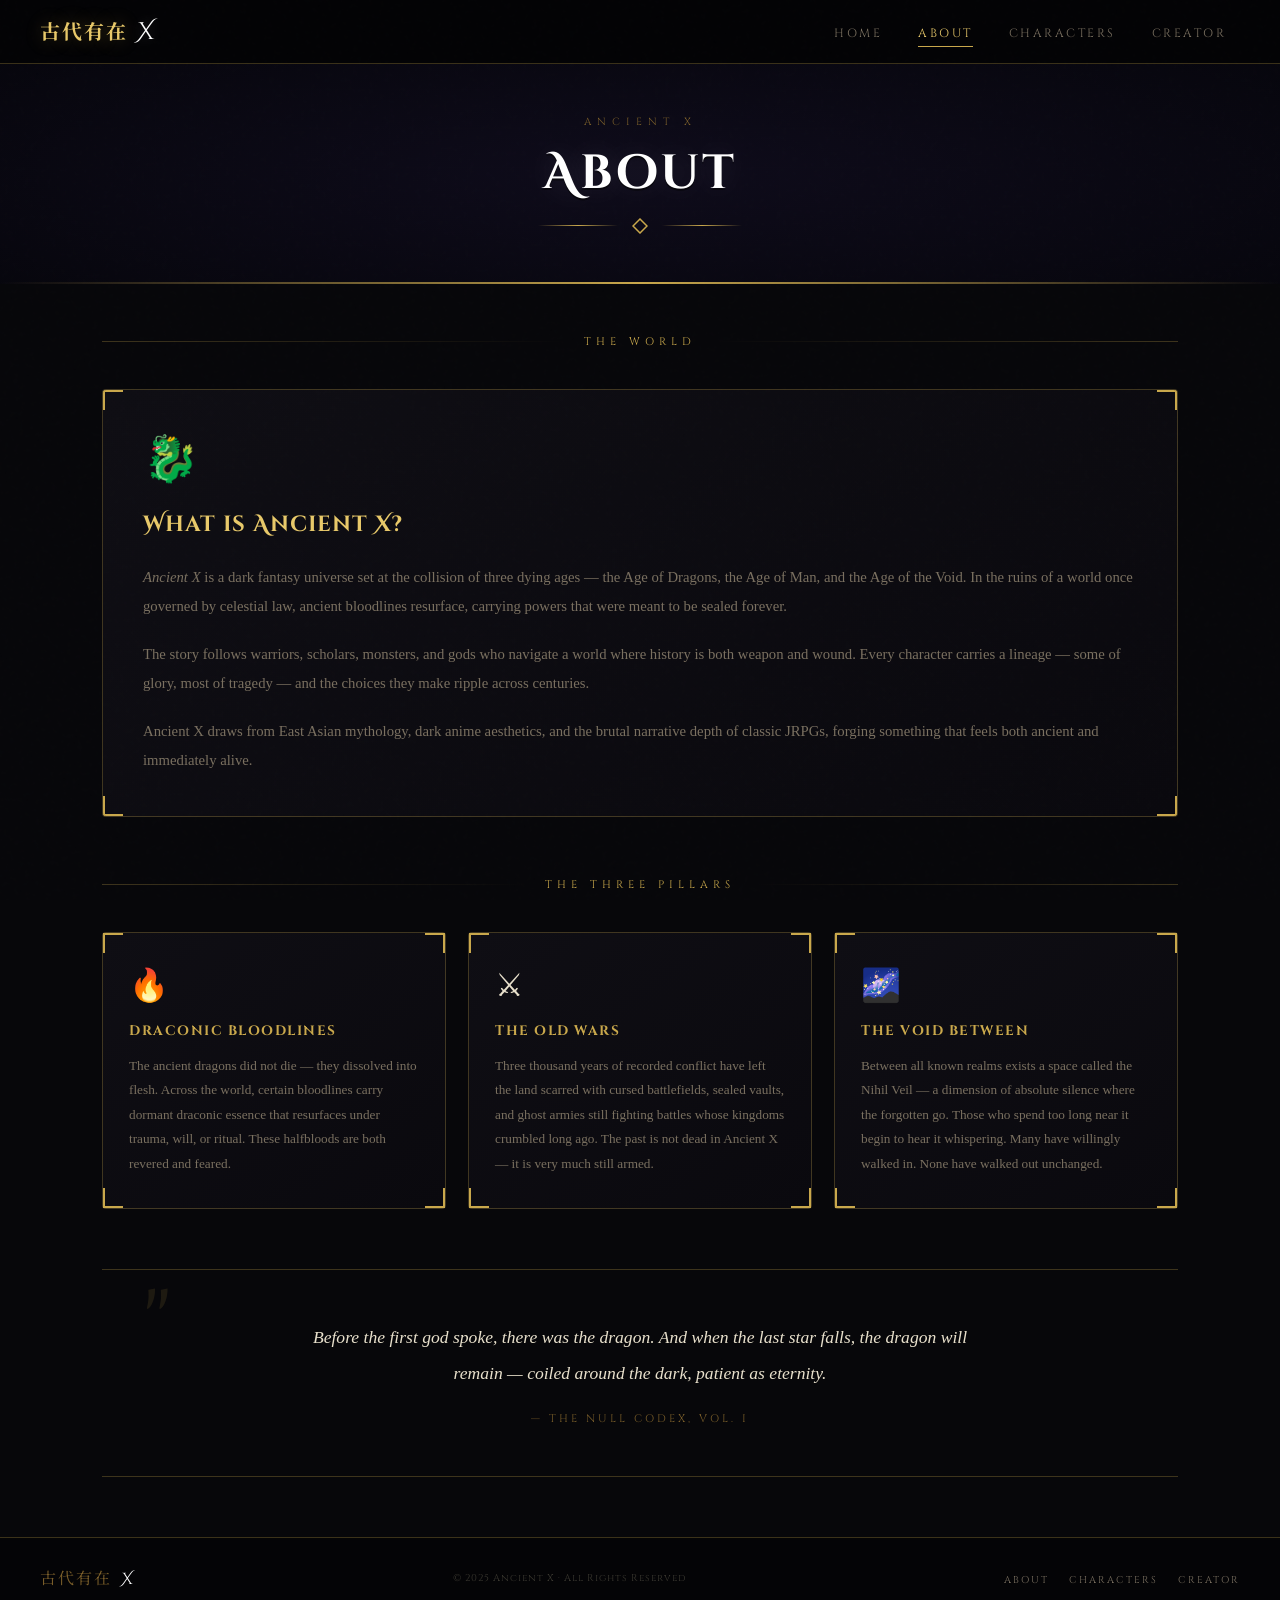
==== about.html @ aad5b66a "New files for the new Ancient X - Characters New files for the web project repo" ====
<!DOCTYPE html>
<html lang="en">
<head>
<meta charset="UTF-8">
<meta name="viewport" content="width=device-width, initial-scale=1.0">
<title>About — Ancient X</title>
<link href="https://fonts.googleapis.com/css2?family=Cinzel+Decorative:wght@400;700;900&family=Cinzel:wght@400;600;700&family=IM+Fell+English:ital@0;1&family=Noto+Serif+SC:wght@400;700&display=swap" rel="stylesheet">
<link rel="stylesheet" href="style.css">
</head>
<body>

<nav id="navbar">
  <a href="index.html" class="nav-brand">
    <span class="brand-cn">古代有在</span><span class="brand-x">X</span>
  </a>
  <button class="hamburger" id="hamburger" aria-label="Menu">
    <span></span><span></span><span></span>
  </button>
  <ul class="nav-links" id="nav-links">
    <li><a href="index.html" class="nav-link">Home</a></li>
    <li><a href="about.html" class="nav-link active">About</a></li>
    <li><a href="characters.html" class="nav-link">Characters</a></li>
    <li><a href="creator.html" class="nav-link">Creator</a></li>
  </ul>
</nav>

<div class="page-banner">
  <div class="page-banner-bg"></div>
  <div class="page-banner-content">
    <div class="page-banner-label">Ancient X</div>
    <h1 class="page-banner-title">About</h1>
    <div class="page-banner-orn">
      <div class="orn-line"></div>
      <svg width="16" height="16" viewBox="0 0 16 16"><polygon points="8,1 15,8 8,15 1,8" fill="none" stroke="#c9a84c" stroke-width="1.5"/></svg>
      <div class="orn-line"></div>
    </div>
  </div>
</div>

<main class="section-wrap about-main">

  <div class="about-intro fade-up">
    <div class="section-hdr">
      <div class="shdr-line"></div>
      <span class="shdr-label">The World</span>
      <div class="shdr-line"></div>
    </div>
    <div class="about-lore-card">
      <div class="card-corner tl"></div>
      <div class="card-corner tr"></div>
      <div class="card-corner bl"></div>
      <div class="card-corner br"></div>
      <div class="about-lore-icon">🐉</div>
      <h2 class="about-lore-title">What is Ancient X?</h2>
      <div class="about-lore-text">
        <p><em>Ancient X</em> is a dark fantasy universe set at the collision of three dying ages — the Age of Dragons, the Age of Man, and the Age of the Void. In the ruins of a world once governed by celestial law, ancient bloodlines resurface, carrying powers that were meant to be sealed forever.</p>
        <p>The story follows warriors, scholars, monsters, and gods who navigate a world where history is both weapon and wound. Every character carries a lineage — some of glory, most of tragedy — and the choices they make ripple across centuries.</p>
        <p>Ancient X draws from East Asian mythology, dark anime aesthetics, and the brutal narrative depth of classic JRPGs, forging something that feels both ancient and immediately alive.</p>
      </div>
    </div>
  </div>

  <div class="about-pillars fade-up">
    <div class="section-hdr" style="margin-top:60px">
      <div class="shdr-line"></div>
      <span class="shdr-label">The Three Pillars</span>
      <div class="shdr-line"></div>
    </div>
    <div class="pillars-grid">
      <div class="pillar-card">
        <div class="card-corner tl"></div><div class="card-corner tr"></div>
        <div class="card-corner bl"></div><div class="card-corner br"></div>
        <div class="pillar-icon">🔥</div>
        <h3 class="pillar-title">Draconic Bloodlines</h3>
        <p class="pillar-text">The ancient dragons did not die — they dissolved into flesh. Across the world, certain bloodlines carry dormant draconic essence that resurfaces under trauma, will, or ritual. These halfbloods are both revered and feared.</p>
      </div>
      <div class="pillar-card">
        <div class="card-corner tl"></div><div class="card-corner tr"></div>
        <div class="card-corner bl"></div><div class="card-corner br"></div>
        <div class="pillar-icon">⚔</div>
        <h3 class="pillar-title">The Old Wars</h3>
        <p class="pillar-text">Three thousand years of recorded conflict have left the land scarred with cursed battlefields, sealed vaults, and ghost armies still fighting battles whose kingdoms crumbled long ago. The past is not dead in Ancient X — it is very much still armed.</p>
      </div>
      <div class="pillar-card">
        <div class="card-corner tl"></div><div class="card-corner tr"></div>
        <div class="card-corner bl"></div><div class="card-corner br"></div>
        <div class="pillar-icon">🌌</div>
        <h3 class="pillar-title">The Void Between</h3>
        <p class="pillar-text">Between all known realms exists a space called the Nihil Veil — a dimension of absolute silence where the forgotten go. Those who spend too long near it begin to hear it whispering. Many have willingly walked in. None have walked out unchanged.</p>
      </div>
    </div>
  </div>

  <div class="about-quote fade-up">
    <div class="quote-mark">"</div>
    <blockquote class="quote-text">Before the first god spoke, there was the dragon. And when the last star falls, the dragon will remain — coiled around the dark, patient as eternity.</blockquote>
    <div class="quote-source">— The Null Codex, Vol. I</div>
  </div>

</main>

<footer class="site-footer">
  <div class="footer-brand">古代有在 <span>X</span></div>
  <div class="footer-copy">© 2025 Ancient X · All Rights Reserved</div>
  <ul class="footer-links">
    <li><a href="about.html">About</a></li>
    <li><a href="characters.html">Characters</a></li>
    <li><a href="creator.html">Creator</a></li>
  </ul>
</footer>

<script src="main.js"></script>
</body>
</html>
---- style.css ----
/* ═══════════════════════════════════════════════
   ANCIENT X — GLOBAL STYLESHEET
   Dragon-Anime-Video-Game Dark Fantasy Theme
═══════════════════════════════════════════════ */

:root {
  --gold:       #c9a84c;
  --gold-light: #e8c96a;
  --gold-dim:   #7a5e2a;
  --gold-glow:  rgba(201,168,76,0.25);
  --crimson:    #cc1f1f;
  --bg:         #07070a;
  --bg-card:    #0d0c10;
  --bg-panel:   #0a0a0d;
  --text:       #e8e0cc;
  --text-dim:   #7a7060;
  --border:     rgba(201,168,76,0.28);
  --nav-h:      64px;
  --shadow-gold: 0 0 24px rgba(201,168,76,0.18);
}

*, *::before, *::after { box-sizing: border-box; margin: 0; padding: 0; }
html { scroll-behavior: smooth; }

body {
  background: var(--bg);
  color: var(--text);
  font-family: 'Cinzel', serif;
  min-height: 100vh;
  overflow-x: hidden;
}

/* Noise grain overlay */
body::after {
  content: '';
  position: fixed; inset: 0; z-index: 9999;
  pointer-events: none;
  background-image: url("data:image/svg+xml,%3Csvg viewBox='0 0 200 200' xmlns='http://www.w3.org/2000/svg'%3E%3Cfilter id='n'%3E%3CfeTurbulence type='fractalNoise' baseFrequency='0.85' numOctaves='4' stitchTiles='stitch'/%3E%3C/filter%3E%3Crect width='100%25' height='100%25' filter='url(%23n)' opacity='0.032'/%3E%3C/svg%3E");
  opacity: 0.35;
}

img { display: block; max-width: 100%; }

::-webkit-scrollbar { width: 5px; }
::-webkit-scrollbar-track { background: #080808; }
::-webkit-scrollbar-thumb { background: var(--gold-dim); border-radius: 3px; }

/* ═══ NAVBAR ═══ */
#navbar {
  position: fixed; top: 0; left: 0; right: 0; z-index: 800;
  height: var(--nav-h);
  display: flex; align-items: center;
  padding: 0 40px;
  background: rgba(4,4,6,0.94);
  backdrop-filter: blur(16px);
  border-bottom: 1px solid var(--border);
  gap: 40px;
}

.nav-brand {
  text-decoration: none;
  display: flex; align-items: baseline; gap: 4px;
  flex-shrink: 0;
}
.brand-cn {
  font-family: 'Noto Serif SC', serif;
  font-size: 1.25rem;
  font-weight: 700;
  color: var(--gold-light);
  text-shadow: 0 0 18px rgba(201,168,76,0.4);
  letter-spacing: 2px;
}
.brand-x {
  font-family: 'Cinzel Decorative', cursive;
  font-size: 1.5rem;
  color: #fff;
  text-shadow: 0 0 14px rgba(255,255,255,0.2);
  margin-left: 6px;
}

.nav-links {
  display: flex; align-items: center; gap: 8px;
  list-style: none;
  margin-left: auto;
  transition: all 0.35s ease;
}

.nav-link {
  color: var(--text-dim);
  text-decoration: none;
  font-size: 0.75rem;
  letter-spacing: 2.5px;
  text-transform: uppercase;
  padding: 8px 14px;
  border-radius: 2px;
  position: relative;
  transition: color 0.2s;
}
.nav-link::after {
  content: ''; position: absolute; bottom: 2px; left: 14px; right: 14px;
  height: 1px; background: var(--gold);
  transform: scaleX(0); transition: transform 0.2s;
}
.nav-link:hover { color: var(--text); }
.nav-link:hover::after,
.nav-link.active::after { transform: scaleX(1); }
.nav-link.active { color: var(--gold-light); }

/* Hamburger */
.hamburger {
  display: none;
  flex-direction: column; gap: 5px;
  background: none; border: none; cursor: pointer;
  padding: 6px; margin-left: auto;
}
.hamburger span {
  display: block; width: 24px; height: 1.8px;
  background: var(--gold);
  border-radius: 2px;
  transition: all 0.3s ease;
}
.hamburger.open span:nth-child(1) { transform: translateY(6.8px) rotate(45deg); }
.hamburger.open span:nth-child(2) { opacity: 0; }
.hamburger.open span:nth-child(3) { transform: translateY(-6.8px) rotate(-45deg); }

/* ═══ HERO ═══ */
.hero {
  margin-top: var(--nav-h);
  position: relative; overflow: hidden;
  height: calc(100vh - var(--nav-h));
  min-height: 500px;
  max-height: 800px;
  display: flex; align-items: center; justify-content: center;
  background: radial-gradient(ellipse 80% 70% at 50% 50%, #0f0e18 0%, #05050a 100%);
}

.hero-bg-overlay {
  position: absolute; inset: 0; z-index: 1;
  background:
    radial-gradient(ellipse 60% 80% at 50% 60%, rgba(10,8,16,0) 0%, rgba(5,5,10,0.88) 100%),
    radial-gradient(ellipse 35% 50% at 8% 50%, rgba(20,10,5,0.7) 0%, transparent 70%),
    radial-gradient(ellipse 35% 50% at 92% 50%, rgba(20,10,5,0.7) 0%, transparent 70%);
}

/* Particles */
.hero-particles { position: absolute; inset: 0; z-index: 0; overflow: hidden; }
.particle {
  position: absolute;
  width: 2px; height: 2px;
  background: var(--gold);
  border-radius: 50%;
  opacity: 0;
  animation: floatUp linear infinite;
}
@keyframes floatUp {
  0%   { opacity: 0; transform: translateY(0) scale(1); }
  20%  { opacity: 0.7; }
  80%  { opacity: 0.4; }
  100% { opacity: 0; transform: translateY(-120px) scale(0); }
}

.dragon {
  position: absolute; top: 0; height: 100%; z-index: 0;
  pointer-events: none;
}
.dragon-left  { left: -2%; width: 42%; }
.dragon-right { right: -2%; width: 42%; }

.hero-content {
  position: relative; z-index: 2;
  display: flex; flex-direction: column;
  align-items: center; gap: 18px;
  text-align: center;
  padding: 0 20px;
  animation: heroReveal 1.2s ease forwards;
}
@keyframes heroReveal {
  from { opacity: 0; transform: translateY(30px); }
  to   { opacity: 1; transform: translateY(0); }
}

.hero-logo-wrap { position: relative; }
.hero-logo-img {
  max-width: min(600px, 90vw);
  max-height: 220px;
  object-fit: contain;
  filter: drop-shadow(0 0 30px rgba(201,168,76,0.3));
}
.hero-title-fallback {
  display: flex; align-items: baseline; gap: 10px;
  justify-content: center;
}
.hero-cn {
  font-family: 'Noto Serif SC', serif;
  font-size: clamp(2.5rem, 7vw, 4.5rem);
  font-weight: 700; color: #fff;
  text-shadow: 0 0 50px rgba(255,255,255,0.2), 2px 2px 0 rgba(0,0,0,0.8);
  letter-spacing: 4px;
}
.hero-en-x {
  font-family: 'Cinzel Decorative', cursive;
  font-size: clamp(3rem, 9vw, 6rem);
  color: #fff;
  text-shadow: 0 0 40px rgba(255,255,255,0.15), 3px 3px 0 rgba(0,0,0,0.6);
}

.hero-tagline {
  font-size: 0.78rem; letter-spacing: 6px;
  color: rgba(255,255,255,0.55); text-transform: uppercase;
  animation: heroReveal 1.2s 0.2s ease both;
}
.hero-ornament {
  display: flex; align-items: center; gap: 16px;
  animation: heroReveal 1.2s 0.35s ease both;
}
.orn-line {
  height: 1px; width: 80px;
  background: linear-gradient(90deg, transparent, var(--gold), transparent);
}
.hero-cta {
  display: inline-block; margin-top: 8px;
  padding: 12px 34px;
  font-family: 'Cinzel', serif;
  font-size: 0.72rem; letter-spacing: 3px; text-transform: uppercase;
  color: var(--gold-light); text-decoration: none;
  border: 1px solid var(--gold); border-radius: 2px;
  background: rgba(201,168,76,0.06);
  transition: all 0.25s;
  animation: heroReveal 1.2s 0.5s ease both;
}
.hero-cta:hover {
  background: rgba(201,168,76,0.15);
  box-shadow: var(--shadow-gold);
  transform: translateY(-2px);
}

/* ═══ INTRO STRIP ═══ */
.intro-strip {
  background: linear-gradient(90deg, #08070d, #0d0c14, #08070d);
  border-top: 1px solid var(--border); border-bottom: 1px solid var(--border);
  padding: 20px 40px;
}
.intro-inner {
  max-width: 900px; margin: 0 auto;
  display: flex; align-items: center; justify-content: center;
  gap: 20px; flex-wrap: wrap;
}
.intro-item { display: flex; align-items: center; gap: 10px; }
.intro-icon { font-size: 1.2rem; }
.intro-text { font-size: 0.72rem; letter-spacing: 2.5px; text-transform: uppercase; color: var(--text-dim); }
.intro-sep { color: var(--gold); font-size: 0.8rem; opacity: 0.6; }

/* ═══ SECTION WRAP ═══ */
.section-wrap { max-width: 1140px; margin: 0 auto; padding: 60px 32px; }

/* ═══ SECTION HEADER ═══ */
.section-hdr {
  display: flex; align-items: center; gap: 20px;
  margin-bottom: 40px;
}
.shdr-line { flex: 1; height: 1px; background: linear-gradient(90deg, transparent, var(--border)); }
.shdr-line:first-child { background: linear-gradient(90deg, var(--border), transparent); }
.shdr-label {
  font-size: 0.68rem; letter-spacing: 5px; text-transform: uppercase;
  color: var(--gold); white-space: nowrap;
}

/* ═══ HOME PREVIEW CARDS ═══ */
.preview-grid {
  display: grid; grid-template-columns: repeat(3,1fr); gap: 24px;
}
.preview-card {
  position: relative; display: block; text-decoration: none;
  padding: 40px 28px 36px;
  background: linear-gradient(145deg, #0e0d12, #09090d);
  border: 1px solid var(--border); border-radius: 3px;
  text-align: center; overflow: hidden;
  transition: transform 0.25s, box-shadow 0.25s;
}
.preview-card:hover {
  transform: translateY(-6px);
  box-shadow: 0 12px 40px rgba(201,168,76,0.12);
}
.preview-card-bg {
  position: absolute; inset: 0;
  background: radial-gradient(ellipse 70% 60% at 50% 50%, rgba(201,168,76,0.04), transparent);
  pointer-events: none;
}
.preview-card-icon { font-size: 2.4rem; margin-bottom: 18px; }
.preview-card-title {
  font-family: 'Cinzel Decorative', cursive;
  font-size: 1.05rem; color: var(--gold-light);
  letter-spacing: 1.5px; margin-bottom: 10px;
}
.preview-card-sub {
  font-family: 'IM Fell English', serif;
  font-size: 0.82rem; color: var(--text-dim);
  line-height: 1.6; font-style: italic;
}

/* ═══ CORNER ORNAMENTS (shared) ═══ */
.card-corner, .avatar-corner, .pcard-corner {
  position: absolute; width: 20px; height: 20px; pointer-events: none;
}
.card-corner.tl, .avatar-corner.tl, .pcard-corner.tl { top: 0; left: 0; border-top: 2px solid var(--gold); border-left: 2px solid var(--gold); }
.card-corner.tr, .avatar-corner.tr, .pcard-corner.tr { top: 0; right: 0; border-top: 2px solid var(--gold); border-right: 2px solid var(--gold); }
.card-corner.bl, .avatar-corner.bl, .pcard-corner.bl { bottom: 0; left: 0; border-bottom: 2px solid var(--gold); border-left: 2px solid var(--gold); }
.card-corner.br, .avatar-corner.br, .pcard-corner.br { bottom: 0; right: 0; border-bottom: 2px solid var(--gold); border-right: 2px solid var(--gold); }

/* ═══ PAGE BANNER ═══ */
.page-banner {
  margin-top: var(--nav-h);
  position: relative; overflow: hidden;
  height: 220px;
  display: flex; align-items: center; justify-content: center;
  background: #080710;
}
.page-banner-bg {
  position: absolute; inset: 0;
  background:
    radial-gradient(ellipse 80% 100% at 50% 50%, rgba(15,12,28,0.9) 0%, rgba(5,5,10,1) 100%),
    repeating-linear-gradient(
      0deg,
      transparent,
      transparent 38px,
      rgba(201,168,76,0.03) 38px,
      rgba(201,168,76,0.03) 39px
    ),
    repeating-linear-gradient(
      90deg,
      transparent,
      transparent 38px,
      rgba(201,168,76,0.03) 38px,
      rgba(201,168,76,0.03) 39px
    );
}
.page-banner::after {
  content: '';
  position: absolute; bottom: 0; left: 0; right: 0;
  height: 2px;
  background: linear-gradient(90deg, transparent, var(--gold), transparent);
}
.page-banner-content {
  position: relative; z-index: 1;
  text-align: center; display: flex; flex-direction: column;
  align-items: center; gap: 12px;
}
.page-banner-label {
  font-size: 0.65rem; letter-spacing: 6px; text-transform: uppercase;
  color: var(--gold-dim);
}
.page-banner-title {
  font-family: 'Cinzel Decorative', cursive;
  font-size: clamp(1.8rem, 5vw, 3rem);
  font-weight: 700; color: #fff;
  text-shadow: 0 0 30px rgba(255,255,255,0.12), 0 2px 0 rgba(0,0,0,0.6);
  letter-spacing: 3px;
}
.page-banner-orn { display: flex; align-items: center; gap: 14px; }

/* ═══ CHARACTERS PAGE ═══ */
.chars-main { padding-top: 50px; }

/* Avatar Section */
.avatar-section { margin-bottom: 50px; }
.avatar-grid {
  display: flex; flex-wrap: wrap; gap: 18px;
  justify-content: center;
}

.avatar-btn {
  background: none; border: none; cursor: pointer;
  display: flex; flex-direction: column; align-items: center; gap: 10px;
  padding: 0; outline: none;
  transition: transform 0.2s;
}
.avatar-btn:hover { transform: translateY(-4px); }
.avatar-btn:focus-visible .avatar-frame { box-shadow: 0 0 0 2px var(--gold); }

.avatar-frame {
  position: relative; width: 100px; height: 100px;
  background: linear-gradient(145deg, #10100e, #0a0a09);
  border-radius: 3px; overflow: hidden;
  border: 1px solid var(--border);
  transition: border-color 0.2s, box-shadow 0.2s;
}
.avatar-btn.active .avatar-frame,
.avatar-btn:hover .avatar-frame {
  border-color: var(--gold);
  box-shadow: 0 0 18px rgba(201,168,76,0.22), inset 0 0 10px rgba(201,168,76,0.06);
}

.avatar-img-wrap {
  position: absolute; inset: 0;
  display: flex; align-items: center; justify-content: center;
}
.avatar-img {
  width: 100%; height: 100%;
  object-fit: cover;
}
.avatar-placeholder {
  font-size: 2rem;
  color: var(--gold-dim);
  opacity: 0.6;
}

.avatar-glow {
  position: absolute; inset: 0;
  background: radial-gradient(ellipse 80% 80% at 50% 50%, rgba(201,168,76,0.08), transparent);
  opacity: 0; transition: opacity 0.2s;
}
.avatar-btn.active .avatar-glow,
.avatar-btn:hover .avatar-glow { opacity: 1; }

.avatar-name {
  font-size: 0.65rem; letter-spacing: 2px; text-transform: uppercase;
  color: var(--text-dim); transition: color 0.2s;
}
.avatar-btn.active .avatar-name,
.avatar-btn:hover .avatar-name { color: var(--gold); }

.avatar-add .avatar-placeholder { font-size: 2.2rem; color: var(--border); }

/* ─ Character Display ─ */
.char-display {
  display: grid;
  grid-template-columns: 340px 1fr;
  gap: 32px;
  align-items: start;
}

/* Art Panel */
.char-art-panel {
  position: relative;
  display: flex; align-items: flex-end; justify-content: center;
  min-height: 520px;
  background: linear-gradient(160deg, #0e0c16 0%, #080810 100%);
  border: 1px solid var(--border);
  border-radius: 4px; overflow: hidden;
}

.char-art-bg-glow {
  position: absolute; inset: 0;
  background: radial-gradient(ellipse 80% 80% at 50% 40%, rgba(201,168,76,0.07), transparent);
  pointer-events: none;
}
.char-art-rings {
  position: absolute; top: 50%; left: 50%;
  transform: translate(-50%, -50%);
  pointer-events: none;
}
.ring {
  position: absolute; border-radius: 50%;
  border: 1px solid rgba(201,168,76,0.09);
  top: 50%; left: 50%; transform: translate(-50%,-50%);
  animation: ringPulse 4s ease-in-out infinite;
}
.ring.r1 { width: 260px; height: 260px; animation-delay: 0s; }
.ring.r2 { width: 320px; height: 320px; animation-delay: 0.8s; border-color: rgba(201,168,76,0.05); }
.ring.r3 { width: 380px; height: 380px; animation-delay: 1.6s; border-color: rgba(201,168,76,0.03); }
@keyframes ringPulse {
  0%,100% { opacity: 0.6; transform: translate(-50%,-50%) scale(1); }
  50%      { opacity: 1;   transform: translate(-50%,-50%) scale(1.04); }
}

.char-full-art {
  position: relative; z-index: 2; width: 100%;
  display: flex; align-items: flex-end; justify-content: center;
  padding-bottom: 0;
  /* Slide-in from right animation — triggered by JS adding .visible */
  opacity: 0;
  transform: translateX(80px);
  transition: opacity 0.65s cubic-bezier(0.22,1,0.36,1), transform 0.65s cubic-bezier(0.22,1,0.36,1);
}
.char-full-art.visible {
  opacity: 1;
  transform: translateX(0);
}

.char-art-image {
  max-height: 480px; max-width: 100%;
  object-fit: contain;
  filter: drop-shadow(0 0 20px rgba(201,168,76,0.15));
}
.char-art-placeholder { width: 100%; }
.char-svg-art { width: 100%; max-height: 480px; }

.char-art-name-badge {
  position: absolute; bottom: 20px; left: 50%;
  transform: translateX(-50%);
  z-index: 3;
  background: rgba(4,4,8,0.85);
  border: 1px solid var(--border);
  padding: 6px 20px; border-radius: 2px;
  font-size: 0.68rem; letter-spacing: 4px; text-transform: uppercase;
  color: var(--gold);
  white-space: nowrap;
  backdrop-filter: blur(6px);
}

/* Cards Column */
.char-cards-col { display: flex; flex-direction: column; gap: 24px; }

/* Bio Card */
.char-bio-card {
  position: relative;
  background: linear-gradient(145deg, #0f0e14, #0a090e);
  border: 1px solid var(--border); border-radius: 4px;
  padding: 28px 30px 24px;
  overflow: hidden;
}
.char-bio-card::before {
  content: '';
  position: absolute; inset: 0;
  background: radial-gradient(ellipse 80% 60% at 50% 0%, rgba(201,168,76,0.04), transparent);
  pointer-events: none;
}

.card-header {
  display: flex; align-items: center; gap: 16px;
  margin-bottom: 24px;
}
.card-header-line {
  flex: 1; height: 1px;
  background: linear-gradient(90deg, var(--border), transparent);
}
.card-header-line:first-child { background: linear-gradient(90deg, transparent, var(--border)); }

.char-fullname {
  font-family: 'Cinzel Decorative', cursive;
  font-size: clamp(1.4rem, 3.5vw, 2rem);
  font-weight: 900; color: #fff;
  letter-spacing: 1px; white-space: nowrap;
  text-shadow: 0 0 20px rgba(255,255,255,0.08);
}
.char-name-dot { color: var(--gold); }

.bio-grid {
  display: grid;
  grid-template-columns: 1fr 1fr;
  gap: 0;
}
.bio-item {
  display: flex; align-items: baseline; gap: 8px;
  padding: 10px 0;
  border-bottom: 1px solid rgba(201,168,76,0.09);
}
.bio-item:nth-child(odd) { padding-right: 20px; }
.bio-bullet {
  flex-shrink: 0;
  display: inline-block;
  width: 5px; height: 5px; border-radius: 50%;
  background: var(--gold);
  box-shadow: 0 0 6px var(--gold);
  margin-bottom: 1px;
}
.bio-key {
  font-size: 0.62rem; letter-spacing: 2px; text-transform: uppercase;
  color: var(--gold); min-width: 80px; flex-shrink: 0;
}
.bio-val {
  font-family: 'IM Fell English', serif;
  font-size: 0.85rem; color: var(--text);
}

.bio-footer {
  display: flex; align-items: center; gap: 20px;
  margin-top: 20px; padding-top: 16px;
  border-top: 1px solid var(--border);
}
.heart-btn {
  background: none; border: none; cursor: pointer; padding: 4px;
  transition: transform 0.15s;
}
.heart-btn:hover { transform: scale(1.2); }
.heart-btn.loved svg path { fill: var(--crimson); stroke: var(--crimson); }
.char-rank { display: flex; align-items: center; gap: 10px; margin-left: auto; }
.rank-label { font-size: 0.6rem; letter-spacing: 2px; text-transform: uppercase; color: var(--text-dim); }
.rank-val { font-size: 0.78rem; letter-spacing: 1px; color: var(--gold); }

/* Story Card */
.char-story-card {
  position: relative;
  background: linear-gradient(145deg, #0f0e14, #0a090e);
  border: 1px solid var(--border); border-radius: 4px;
  padding: 0;
  overflow: hidden;
  display: flex; flex-direction: column;
}

.story-card-header {
  display: flex; align-items: center; gap: 12px;
  padding: 22px 30px 18px;
  border-bottom: 1px solid var(--border);
  flex-shrink: 0;
}
.story-scroll-icon { font-size: 1.3rem; }
.story-card-title {
  font-family: 'Cinzel', serif;
  font-size: 0.78rem; letter-spacing: 3px; text-transform: uppercase;
  color: var(--gold);
}

.story-content {
  padding: 20px 30px;
  max-height: 280px;
  overflow-y: auto;
  scrollbar-width: thin;
  scrollbar-color: var(--gold-dim) transparent;
}
.story-content p {
  font-family: 'IM Fell English', serif;
  font-size: 0.85rem; line-height: 1.9;
  color: var(--text-dim);
}
.story-content p + p { margin-top: 14px; }
.story-content p:first-child { color: var(--text); }

.story-actions {
  display: flex; gap: 12px;
  padding: 18px 30px;
  border-top: 1px solid var(--border);
  flex-shrink: 0;
}
.btn-story {
  font-family: 'Cinzel', serif;
  font-size: 0.66rem; letter-spacing: 2.5px; text-transform: uppercase;
  padding: 9px 22px; border-radius: 2px; cursor: pointer;
  background: rgba(201,168,76,0.1); border: 1px solid var(--border);
  color: var(--gold); transition: all 0.2s;
}
.btn-story:hover {
  background: rgba(201,168,76,0.2); border-color: var(--gold);
  box-shadow: var(--shadow-gold);
}
.btn-outline-story {
  background: transparent; color: var(--text-dim);
  border-color: rgba(255,255,255,0.08);
}
.btn-outline-story:hover { background: rgba(255,255,255,0.04); color: var(--text); }

/* ═══ ABOUT PAGE ═══ */
.about-main { padding-top: 50px; }
.about-lore-card {
  position: relative;
  background: linear-gradient(145deg, #0f0e14, #0a090e);
  border: 1px solid var(--border); border-radius: 4px;
  padding: 40px;
  overflow: hidden;
}
.about-lore-icon { font-size: 2.8rem; margin-bottom: 18px; }
.about-lore-title {
  font-family: 'Cinzel Decorative', cursive;
  font-size: 1.4rem; color: var(--gold-light);
  letter-spacing: 1px; margin-bottom: 24px;
}
.about-lore-text p {
  font-family: 'IM Fell English', serif;
  font-size: 0.92rem; line-height: 2;
  color: var(--text-dim);
}
.about-lore-text p + p { margin-top: 18px; }

.pillars-grid { display: grid; grid-template-columns: repeat(3,1fr); gap: 22px; }
.pillar-card {
  position: relative;
  background: linear-gradient(145deg, #0f0e14, #0a090e);
  border: 1px solid var(--border); border-radius: 4px;
  padding: 32px 26px;
  transition: transform 0.2s, box-shadow 0.2s;
}
.pillar-card:hover { transform: translateY(-4px); box-shadow: 0 10px 30px rgba(201,168,76,0.1); }
.pillar-icon { font-size: 2rem; margin-bottom: 14px; }
.pillar-title {
  font-family: 'Cinzel', serif;
  font-size: 0.85rem; letter-spacing: 1.5px; text-transform: uppercase;
  color: var(--gold); margin-bottom: 14px;
}
.pillar-text {
  font-family: 'IM Fell English', serif;
  font-size: 0.83rem; line-height: 1.85;
  color: var(--text-dim);
}

.about-quote {
  margin-top: 60px; text-align: center;
  padding: 50px 40px;
  border-top: 1px solid var(--border);
  border-bottom: 1px solid var(--border);
  position: relative;
}
.quote-mark {
  font-family: 'Cinzel Decorative', cursive;
  font-size: 6rem; line-height: 1;
  color: rgba(201,168,76,0.12);
  position: absolute; top: 10px; left: 40px;
}
.quote-text {
  font-family: 'IM Fell English', serif;
  font-size: 1.1rem; line-height: 2;
  color: var(--text);
  font-style: italic;
  max-width: 700px; margin: 0 auto 20px;
  position: relative; z-index: 1;
}
.quote-source {
  font-size: 0.68rem; letter-spacing: 3px; text-transform: uppercase;
  color: var(--gold-dim);
}

/* ═══ CREATOR PAGE ═══ */
.creator-main { padding-top: 50px; }
.creator-profile {
  display: grid; grid-template-columns: 260px 1fr; gap: 36px;
  align-items: start;
}
.creator-avatar-wrap { position: relative; }
.creator-avatar-frame {
  position: relative; width: 240px; height: 280px;
  background: linear-gradient(145deg, #0e0d12, #09090d);
  border: 1px solid var(--border); border-radius: 4px; overflow: hidden;
  display: flex; align-items: center; justify-content: center;
}
.creator-avatar-img { width: 100%; height: 100%; object-fit: cover; }
.creator-avatar-placeholder { font-size: 4rem; color: var(--gold-dim); opacity: 0.5; }
.creator-avatar-glow {
  position: absolute; bottom: -20px; left: 50%; transform: translateX(-50%);
  width: 180px; height: 60px;
  background: radial-gradient(ellipse, rgba(201,168,76,0.15), transparent);
  pointer-events: none;
}

.creator-info-card {
  position: relative;
  background: linear-gradient(145deg, #0f0e14, #0a090e);
  border: 1px solid var(--border); border-radius: 4px;
  padding: 32px 36px;
}
.creator-name {
  font-family: 'Cinzel Decorative', cursive;
  font-size: 1.8rem; color: #fff; letter-spacing: 1px;
  margin-bottom: 8px;
}
.creator-title-badge {
  display: inline-block;
  font-size: 0.62rem; letter-spacing: 3px; text-transform: uppercase;
  color: var(--gold); border: 1px solid var(--border);
  padding: 4px 14px; border-radius: 2px;
  background: rgba(201,168,76,0.06);
}
.creator-divider {
  height: 1px; background: linear-gradient(90deg, var(--border), transparent);
  margin: 24px 0;
}
.creator-bio-text p {
  font-family: 'IM Fell English', serif;
  font-size: 0.88rem; line-height: 1.95;
  color: var(--text-dim);
}
.creator-bio-text p + p { margin-top: 14px; }
.creator-bio-text em { color: var(--text); font-style: italic; }
.creator-stats {
  display: flex; align-items: center; gap: 0;
  margin-top: 28px; padding-top: 24px;
  border-top: 1px solid var(--border);
}
.cstat { text-align: center; flex: 1; }
.cstat-num {
  font-family: 'Cinzel Decorative', cursive;
  font-size: 1.6rem; color: var(--gold-light); margin-bottom: 4px;
}
.cstat-label { font-size: 0.6rem; letter-spacing: 2px; text-transform: uppercase; color: var(--text-dim); }
.cstat-sep { width: 1px; height: 40px; background: var(--border); }

.creator-details-grid { display: grid; grid-template-columns: repeat(3,1fr); gap: 22px; }
.cdetail-card {
  position: relative;
  background: linear-gradient(145deg, #0f0e14, #0a090e);
  border: 1px solid var(--border); border-radius: 4px;
  padding: 28px 26px;
}
.cdetail-icon { font-size: 1.8rem; margin-bottom: 14px; }
.cdetail-title {
  font-size: 0.75rem; letter-spacing: 2.5px; text-transform: uppercase;
  color: var(--gold); margin-bottom: 14px;
}
.cdetail-list {
  list-style: none; display: flex; flex-direction: column; gap: 8px;
}
.cdetail-list li {
  font-family: 'IM Fell English', serif;
  font-size: 0.83rem; color: var(--text-dim);
  padding-left: 12px; position: relative;
}
.cdetail-list li::before {
  content: '—'; position: absolute; left: 0;
  color: var(--gold-dim); font-style: normal;
}

/* ═══ FOOTER ═══ */
.site-footer {
  background: #040406;
  border-top: 1px solid var(--border);
  padding: 28px 40px;
  display: flex; align-items: center; justify-content: space-between;
  flex-wrap: wrap; gap: 16px;
}
.footer-brand {
  font-family: 'Noto Serif SC', serif;
  font-size: 1rem; color: var(--gold-dim); letter-spacing: 2px;
}
.footer-brand span { font-family: 'Cinzel Decorative', cursive; color: #fff; margin-left: 4px; }
.footer-copy { font-size: 0.62rem; letter-spacing: 1px; color: #3a3830; }
.footer-links { display: flex; gap: 20px; list-style: none; }
.footer-links a {
  font-size: 0.62rem; letter-spacing: 2px; text-transform: uppercase;
  color: var(--text-dim); text-decoration: none; transition: color 0.2s;
}
.footer-links a:hover { color: var(--gold); }

/* ═══ FADE UP ANIMATION ═══ */
.fade-up {
  opacity: 0; transform: translateY(24px);
  transition: opacity 0.7s ease, transform 0.7s ease;
}
.fade-up.visible { opacity: 1; transform: translateY(0); }

/* ═══════════════════════════════════════
   RESPONSIVE
═══════════════════════════════════════ */

@media (max-width: 960px) {
  .preview-grid { grid-template-columns: 1fr 1fr; }
  .pillars-grid { grid-template-columns: 1fr 1fr; }
  .creator-details-grid { grid-template-columns: 1fr 1fr; }
  .char-display { grid-template-columns: 1fr; }
  .char-art-panel { min-height: 380px; }
  .creator-profile { grid-template-columns: 1fr; }
  .creator-avatar-wrap { display: flex; justify-content: center; }
}

@media (max-width: 768px) {
  #navbar { padding: 0 20px; gap: 0; }
  .hamburger { display: flex; }

  .nav-links {
    position: fixed;
    top: var(--nav-h); left: 0; right: 0;
    flex-direction: column; gap: 0;
    background: rgba(4,4,6,0.98);
    backdrop-filter: blur(16px);
    border-bottom: 1px solid var(--border);
    max-height: 0; overflow: hidden;
    transition: max-height 0.4s cubic-bezier(0.4,0,0.2,1);
    padding: 0;
  }
  .nav-links.open { max-height: 400px; padding: 10px 0; }
  .nav-link {
    display: block; padding: 14px 28px;
    border-bottom: 1px solid rgba(201,168,76,0.06);
    font-size: 0.72rem;
  }
  .nav-link::after { display: none; }

  .hero-cn { font-size: 2rem; }
  .hero-en-x { font-size: 3rem; }
  .dragon { opacity: 0.5; }

  .section-wrap { padding: 40px 20px; }
  .preview-grid { grid-template-columns: 1fr; }
  .pillars-grid { grid-template-columns: 1fr; }
  .creator-details-grid { grid-template-columns: 1fr; }

  .bio-grid { grid-template-columns: 1fr; }
  .bio-item:nth-child(odd) { padding-right: 0; }

  .char-display { grid-template-columns: 1fr; }
  .char-art-panel { min-height: 320px; }

  .char-fullname { font-size: 1.4rem; }

  .intro-strip { padding: 16px 20px; }
  .intro-sep { display: none; }

  .site-footer { flex-direction: column; text-align: center; }
  .footer-links { justify-content: center; }
}

@media (max-width: 480px) {
  .avatar-grid { gap: 12px; }
  .avatar-frame { width: 80px; height: 80px; }
  .avatar-name { font-size: 0.58rem; }
  .char-bio-card, .char-story-card { padding: 20px; }
  .story-content { padding: 16px 20px; }
  .story-actions { padding: 14px 20px; }
  .about-lore-card { padding: 24px 20px; }
  .creator-info-card { padding: 24px 22px; }
  .creator-stats { flex-wrap: wrap; gap: 16px; }
  .cstat-sep { display: none; }
  .creator-avatar-frame { width: 180px; height: 220px; }
}
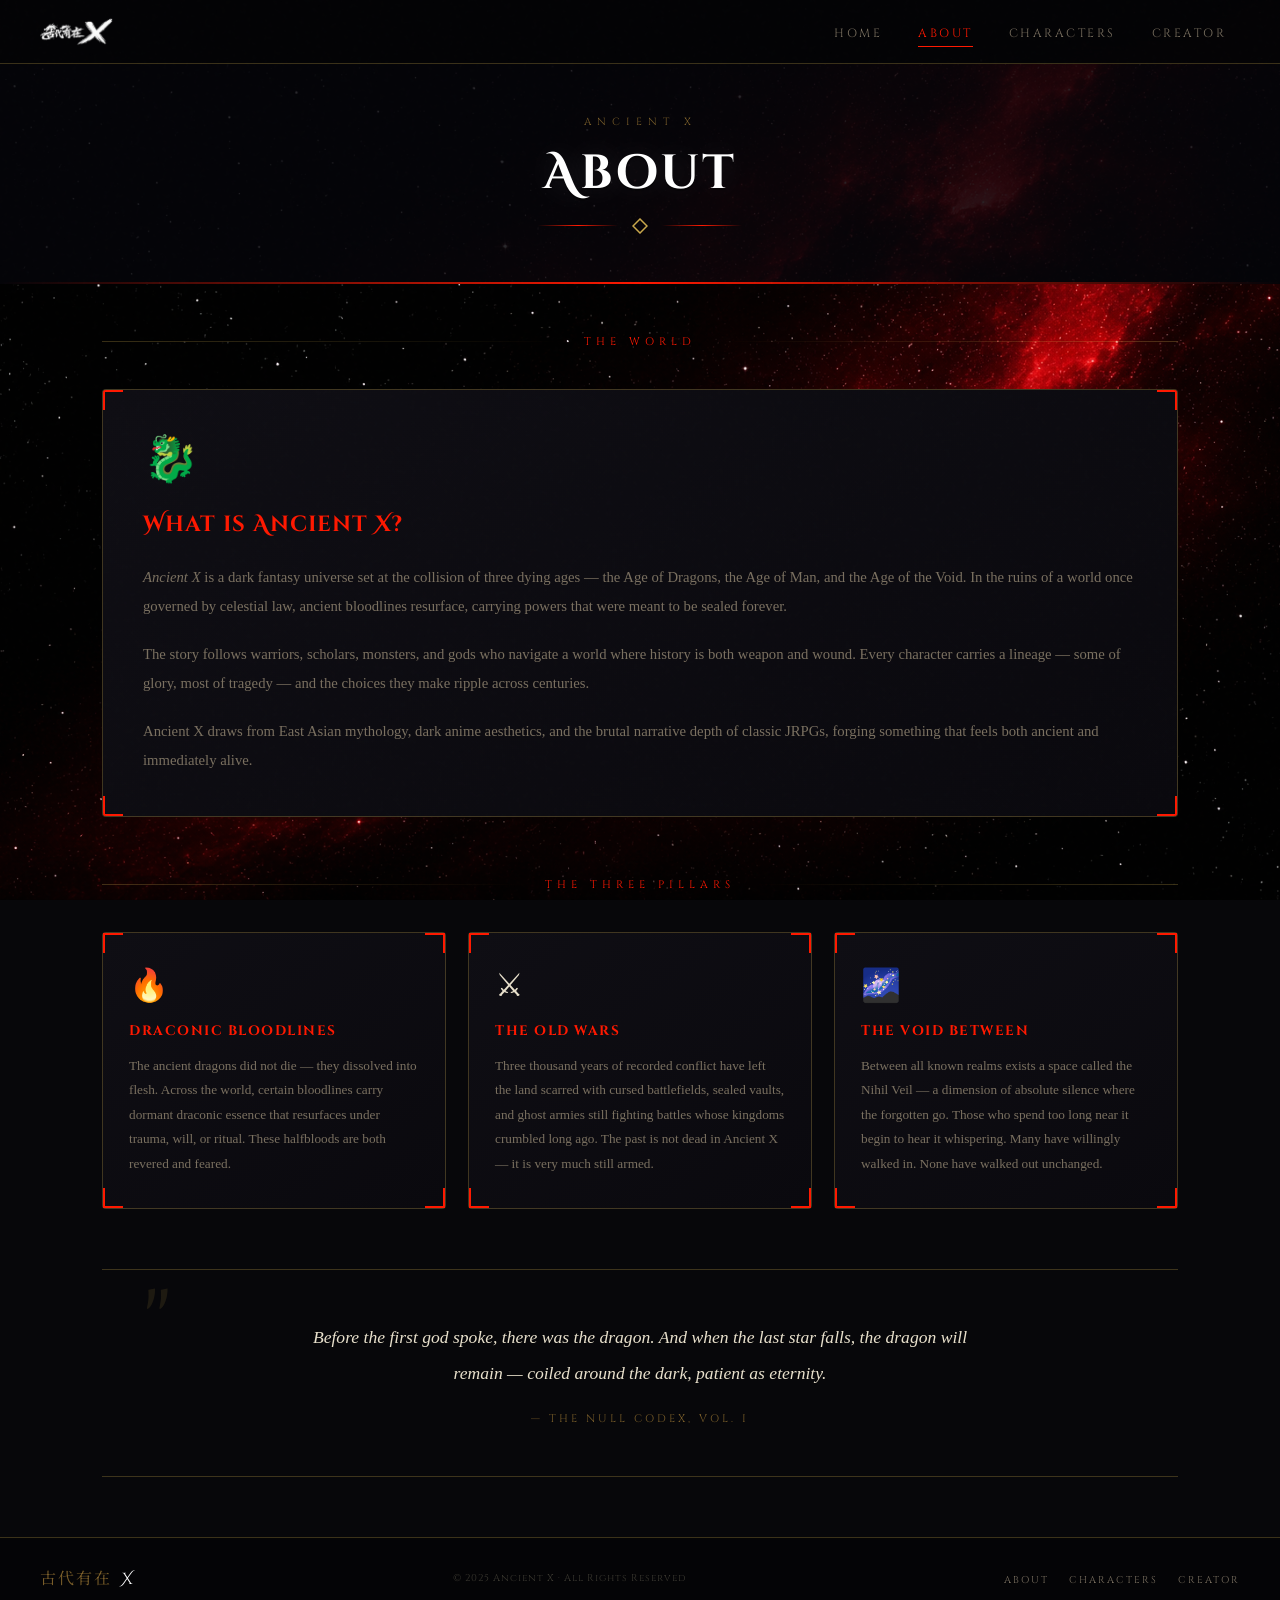
==== commit 327d0767: "Newly added characters and aesthetically improvment of website UI :)" ====
--- a/about.html
+++ b/about.html
@@ -11,7 +11,7 @@
 
 <nav id="navbar">
   <a href="index.html" class="nav-brand">
-    <span class="brand-cn">古代有在</span><span class="brand-x">X</span>
+    <img src="logo.png" alt="Ancient X" class="nav-logo">
   </a>
   <button class="hamburger" id="hamburger" aria-label="Menu">
     <span></span><span></span><span></span>
--- a/style.css
+++ b/style.css
@@ -4,8 +4,8 @@
 ═══════════════════════════════════════════════ */
 
 :root {
-  --gold:       #c9a84c;
-  --gold-light: #e8c96a;
+  --gold:       #ff1900;
+  --gold-light: #ff1900;
   --gold-dim:   #7a5e2a;
   --gold-glow:  rgba(201,168,76,0.25);
   --crimson:    #cc1f1f;
@@ -23,7 +23,9 @@
 html { scroll-behavior: smooth; }
 
 body {
-  background: var(--bg);
+  background: var(--bg) url('background.png') no-repeat center top;
+  background-size: cover;
+  background-attachment: fixed;
   color: var(--text);
   font-family: 'Cinzel', serif;
   min-height: 100vh;
@@ -59,23 +61,20 @@
 
 .nav-brand {
   text-decoration: none;
-  display: flex; align-items: baseline; gap: 4px;
+  display: flex; align-items: center;
   flex-shrink: 0;
 }
-.brand-cn {
-  font-family: 'Noto Serif SC', serif;
-  font-size: 1.25rem;
-  font-weight: 700;
-  color: var(--gold-light);
-  text-shadow: 0 0 18px rgba(201,168,76,0.4);
-  letter-spacing: 2px;
-}
-.brand-x {
-  font-family: 'Cinzel Decorative', cursive;
-  font-size: 1.5rem;
-  color: #fff;
-  text-shadow: 0 0 14px rgba(255,255,255,0.2);
+.nav-brand-text {
+  color: #c9a84c;
+  font-family: 'Cinzel', serif;
+  font-size: 1rem;
+  font-weight: 600;
   margin-left: 6px;
+  white-space: nowrap;
+}
+.nav-logo {
+  height: 32px;
+  width: auto;
 }
 
 .nav-links {
@@ -131,15 +130,13 @@
   min-height: 500px;
   max-height: 800px;
   display: flex; align-items: center; justify-content: center;
-  background: radial-gradient(ellipse 80% 70% at 50% 50%, #0f0e18 0%, #05050a 100%);
+  background: url('background.png') no-repeat center center;
+  background-size: cover;
 }
 
 .hero-bg-overlay {
   position: absolute; inset: 0; z-index: 1;
-  background:
-    radial-gradient(ellipse 60% 80% at 50% 60%, rgba(10,8,16,0) 0%, rgba(5,5,10,0.88) 100%),
-    radial-gradient(ellipse 35% 50% at 8% 50%, rgba(20,10,5,0.7) 0%, transparent 70%),
-    radial-gradient(ellipse 35% 50% at 92% 50%, rgba(20,10,5,0.7) 0%, transparent 70%);
+  background: rgba(5,5,10,0.75);
 }
 
 /* Particles */
@@ -313,26 +310,12 @@
   position: relative; overflow: hidden;
   height: 220px;
   display: flex; align-items: center; justify-content: center;
-  background: #080710;
+  background: url('background.png') no-repeat center center;
+  background-size: cover;
 }
 .page-banner-bg {
   position: absolute; inset: 0;
-  background:
-    radial-gradient(ellipse 80% 100% at 50% 50%, rgba(15,12,28,0.9) 0%, rgba(5,5,10,1) 100%),
-    repeating-linear-gradient(
-      0deg,
-      transparent,
-      transparent 38px,
-      rgba(201,168,76,0.03) 38px,
-      rgba(201,168,76,0.03) 39px
-    ),
-    repeating-linear-gradient(
-      90deg,
-      transparent,
-      transparent 38px,
-      rgba(201,168,76,0.03) 38px,
-      rgba(201,168,76,0.03) 39px
-    );
+  background: rgba(5,5,10,0.85);
 }
 .page-banner::after {
   content: '';
@@ -361,6 +344,25 @@
 /* ═══ CHARACTERS PAGE ═══ */
 .chars-main { padding-top: 50px; }
 
+/* Gallery Stats — tight after story card */
+.gallery-stats {
+  display: flex;
+  align-items: center;
+  gap: 24px;
+  margin-top: 24px;
+  padding: 14px 22px;
+  background: linear-gradient(145deg, #0f0e14, #0a090e);
+  border: 1px solid var(--border);
+  border-radius: 4px;
+  font-size: 0.72rem;
+  color: var(--text-dim);
+  letter-spacing: 1px;
+}
+.gallery-stats .stat-highlight {
+  color: var(--gold-light);
+  font-weight: 700;
+}
+
 /* Avatar Section */
 .avatar-section { margin-bottom: 50px; }
 .avatar-grid {
@@ -397,6 +399,8 @@
 .avatar-img {
   width: 100%; height: 100%;
   object-fit: cover;
+  position: relative;
+  z-index: 1;
 }
 .avatar-placeholder {
   font-size: 2rem;
@@ -432,11 +436,24 @@
 /* Art Panel */
 .char-art-panel {
   position: relative;
-  display: flex; align-items: flex-end; justify-content: center;
-  min-height: 520px;
+  display: flex; flex-direction: column; align-items: center;
+  min-height: 420px;
   background: linear-gradient(160deg, #0e0c16 0%, #080810 100%);
   border: 1px solid var(--border);
   border-radius: 4px; overflow: hidden;
+}
+
+.char-full-art {
+  position: relative; z-index: 2; width: 100%;
+  display: flex; align-items: flex-start; justify-content: center;
+  padding-bottom: 0;
+  opacity: 0;
+  transform: translateX(60px);
+  transition: opacity 0.5s cubic-bezier(0.22,1,0.36,1), transform 0.5s cubic-bezier(0.22,1,0.36,1);
+}
+.char-full-art.visible {
+  opacity: 1;
+  transform: translateX(0);
 }
 
 .char-art-bg-glow {
@@ -463,25 +480,6 @@
   50%      { opacity: 1;   transform: translate(-50%,-50%) scale(1.04); }
 }
 
-.char-full-art {
-  position: relative; z-index: 2; width: 100%;
-  display: flex; align-items: flex-end; justify-content: center;
-  padding-bottom: 0;
-  /* Slide-in from right animation — triggered by JS adding .visible */
-  opacity: 0;
-  transform: translateX(80px);
-  transition: opacity 0.65s cubic-bezier(0.22,1,0.36,1), transform 0.65s cubic-bezier(0.22,1,0.36,1);
-}
-.char-full-art.visible {
-  opacity: 1;
-  transform: translateX(0);
-}
-
-.char-art-image {
-  max-height: 480px; max-width: 100%;
-  object-fit: contain;
-  filter: drop-shadow(0 0 20px rgba(201,168,76,0.15));
-}
 .char-art-placeholder { width: 100%; }
 .char-svg-art { width: 100%; max-height: 480px; }
 
@@ -603,10 +601,11 @@
 
 .story-content {
   padding: 20px 30px;
-  max-height: 280px;
-  overflow-y: auto;
+  max-height: 100px;
+  overflow-y: hidden;
   scrollbar-width: thin;
   scrollbar-color: var(--gold-dim) transparent;
+  transition: max-height 0.4s ease;
 }
 .story-content p {
   font-family: 'IM Fell English', serif;
@@ -825,9 +824,448 @@
 }
 .fade-up.visible { opacity: 1; transform: translateY(0); }
 
+/* ═══ FOLDER-GROUPED CHARACTER GALLERY ═══ */
+.char-gallery {
+  margin-top: 60px;
+  display: flex;
+  flex-direction: column;
+  gap: 50px;
+}
+
+.folder-section {
+  position: relative;
+}
+
+.folder-title {
+  font-family: 'Cinzel Decorative', cursive;
+  font-size: clamp(1.1rem, 2.5vw, 1.5rem);
+  font-weight: 700;
+  color: var(--gold-light);
+  letter-spacing: 2px;
+  margin-bottom: 24px;
+  padding-bottom: 12px;
+  border-bottom: 1px solid var(--border);
+  position: relative;
+}
+
+.folder-title::after {
+  content: '';
+  position: absolute;
+  bottom: -1px;
+  left: 0;
+  width: 60px;
+  height: 2px;
+  background: var(--gold);
+}
+
+.char-grid {
+  display: grid;
+  grid-template-columns: repeat(auto-fill, minmax(280px, 1fr));
+  gap: 22px;
+}
+
+.char-card {
+  position: relative;
+  background: linear-gradient(160deg, #12111a, #0c0b12);
+  border: 1px solid var(--border);
+  border-radius: 4px;
+  overflow: hidden;
+  transition: transform 0.3s, box-shadow 0.3s, border-color 0.3s;
+}
+
+.char-card:hover {
+  transform: translateY(-4px);
+  border-color: var(--gold);
+  box-shadow: 0 8px 30px rgba(201,168,76,0.1), 0 0 0 1px var(--border);
+}
+
+.card-art-wrap {
+  position: relative;
+  width: 100%;
+  aspect-ratio: 3/4;
+  overflow: hidden;
+  background: #08080c;
+  border-bottom: 1px solid var(--border);
+}
+
+.card-art {
+  width: 100%;
+  height: 100%;
+  object-fit: cover;
+  object-position: center 30%;
+  display: block;
+  transition: transform 0.6s ease;
+}
+
+.char-card:hover .card-art {
+  transform: scale(1.04);
+}
+
+.card-art.img-broken {
+  display: none;
+}
+
+.card-art-wrap::before {
+  content: '';
+  position: absolute;
+  inset: 0;
+  background: linear-gradient(180deg, transparent 50%, rgba(4,4,8,0.5) 100%);
+  z-index: 1;
+  pointer-events: none;
+}
+
+.card-art-wrap::after {
+  content: '';
+  position: absolute;
+  top: 0;
+  left: 0;
+  right: 0;
+  height: 35%;
+  background: linear-gradient(180deg, rgba(4,4,8,0.45) 0%, transparent 100%);
+  z-index: 1;
+  pointer-events: none;
+}
+
+.card-body {
+  padding: 20px 22px;
+  position: relative;
+}
+
+.card-name {
+  font-family: 'Cinzel Decorative', cursive;
+  font-size: 1.2rem;
+  font-weight: 700;
+  color: #fff;
+  letter-spacing: 1px;
+  margin-bottom: 14px;
+}
+
+.card-meta {
+  display: grid;
+  grid-template-columns: 1fr;
+  gap: 0;
+}
+
+.meta-row {
+  display: flex;
+  align-items: baseline;
+  gap: 10px;
+  padding: 7px 0;
+  border-bottom: 1px solid rgba(201,168,76,0.07);
+}
+
+.meta-key {
+  font-size: 0.6rem;
+  font-family: 'Cinzel', serif;
+  letter-spacing: 2px;
+  text-transform: uppercase;
+  color: var(--gold);
+  min-width: 72px;
+  flex-shrink: 0;
+}
+
+.meta-val {
+  font-family: 'IM Fell English', serif;
+  font-size: 0.82rem;
+  color: var(--text);
+  line-height: 1.4;
+}
+
+.card-story-toggle {
+  display: inline-block;
+  margin-top: 14px;
+  font-family: 'Cinzel', serif;
+  font-size: 0.62rem;
+  letter-spacing: 2px;
+  text-transform: uppercase;
+  color: var(--gold-dim);
+  cursor: pointer;
+  padding: 4px 0;
+  transition: color 0.2s;
+  background: none;
+  border: none;
+}
+
+.card-story-toggle:hover {
+  color: var(--gold-light);
+}
+
+.card-story {
+  margin-top: 0;
+  max-height: 0;
+  overflow: hidden;
+  transition: max-height 0.45s ease, margin-top 0.3s ease;
+}
+
+.card-story.open {
+  margin-top: 14px;
+}
+
+.story-title {
+  font-family: 'Cinzel', serif;
+  font-size: 0.72rem;
+  letter-spacing: 1.5px;
+  color: var(--gold);
+  margin-bottom: 10px;
+  text-transform: uppercase;
+}
+
+.story-text {
+  font-family: 'IM Fell English', serif;
+  font-size: 0.8rem;
+  line-height: 1.8;
+  color: var(--text-dim);
+}
+
+.story-text p + p {
+  margin-top: 12px;
+}
+
+/* ═══ GALLERY STATS BAR ═══ */
+.gallery-stats {
+  display: flex;
+  align-items: center;
+  gap: 24px;
+  margin-top: 24px;
+  padding: 14px 22px;
+  background: linear-gradient(145deg, #0f0e14, #0a090e);
+  border: 1px solid var(--border);
+  border-radius: 4px;
+  font-size: 0.72rem;
+  color: var(--text-dim);
+  letter-spacing: 1px;
+}
+
+.gallery-stats .stat-highlight {
+  color: var(--gold-light);
+  font-weight: 700;
+}
+
+/* ═══ CATEGORY TABS ═══ */
+.cat-tabs {
+  display: flex;
+  gap: 10px;
+  margin-bottom: 36px;
+  flex-wrap: wrap;
+}
+.cat-tab {
+  font-family: 'Cinzel', serif;
+  font-size: 0.65rem;
+  letter-spacing: 2px;
+  text-transform: uppercase;
+  padding: 10px 22px;
+  border: 1px solid var(--border);
+  border-radius: 2px;
+  background: transparent;
+  color: var(--text-dim);
+  cursor: pointer;
+  transition: all 0.2s;
+}
+.cat-tab:hover {
+  border-color: var(--gold);
+  color: var(--gold);
+}
+.cat-tab.active {
+  background: rgba(201,168,76,0.1);
+  border-color: var(--gold);
+  color: var(--gold);
+}
+.cat-intro {
+  text-align: center;
+  margin-bottom: 50px;
+}
+.cat-intro-text {
+  font-family: 'IM Fell English', serif;
+  font-size: 1rem;
+  color: var(--text-dim);
+  max-width: 600px;
+  margin: 0 auto;
+  line-height: 1.8;
+  font-style: italic;
+}
+
+.cat-grid {
+  display: grid;
+  grid-template-columns: repeat(3, 1fr);
+  gap: 28px;
+  margin-bottom: 70px;
+}
+
+.cat-card {
+  position: relative;
+  display: block;
+  text-decoration: none;
+  border-radius: 4px;
+  overflow: hidden;
+  border: 1px solid var(--border);
+  transition: transform 0.3s, box-shadow 0.3s, border-color 0.3s;
+}
+
+.cat-card:hover {
+  transform: translateY(-6px);
+  border-color: var(--gold);
+  box-shadow: 0 12px 40px rgba(201,168,76,0.12);
+}
+
+.cat-card-bg {
+  position: relative;
+  width: 100%;
+  aspect-ratio: 3/4;
+  overflow: hidden;
+  background: #08080c;
+}
+
+.cat-card-img {
+  width: 100%;
+  height: 100%;
+  object-fit: cover;
+  object-position: center 30%;
+  display: block;
+  transition: transform 0.5s ease;
+}
+
+.cat-card:hover .cat-card-img {
+  transform: scale(1.06);
+}
+
+.cat-card-overlay {
+  position: absolute;
+  inset: 0;
+  background: linear-gradient(180deg, transparent 30%, rgba(4,4,8,0.85) 100%);
+  pointer-events: none;
+}
+
+.cat-card-content {
+  position: absolute;
+  bottom: 0;
+  left: 0;
+  right: 0;
+  padding: 28px 24px;
+  background: linear-gradient(180deg, transparent 0%, rgba(7,7,10,0.95) 60%);
+  pointer-events: none;
+  text-align: center;
+}
+
+.cat-card-icon {
+  font-size: 2rem;
+  margin-bottom: 10px;
+  filter: drop-shadow(0 0 10px rgba(201,168,76,0.5));
+}
+
+.cat-card-title {
+  font-family: 'Cinzel Decorative', cursive;
+  font-size: 1.1rem;
+  font-weight: 700;
+  color: #fff;
+  letter-spacing: 1px;
+  margin-bottom: 8px;
+  text-shadow: 0 0 20px rgba(255,255,255,0.1);
+}
+
+.cat-card-sub {
+  font-family: 'IM Fell English', serif;
+  font-size: 0.8rem;
+  color: var(--text-dim);
+  margin-bottom: 14px;
+}
+
+.cat-card-cta {
+  display: inline-block;
+  font-family: 'Cinzel', serif;
+  font-size: 0.62rem;
+  letter-spacing: 2.5px;
+  text-transform: uppercase;
+  color: var(--gold);
+  border: 1px solid var(--border);
+  padding: 8px 20px;
+  border-radius: 2px;
+  background: rgba(201,168,76,0.06);
+  transition: all 0.25s;
+  pointer-events: auto;
+}
+
+.cat-card:hover .cat-card-cta {
+  background: rgba(201,168,76,0.15);
+  border-color: var(--gold);
+  box-shadow: var(--shadow-gold);
+}
+
+.all-chars-preview {
+  margin-top: 40px;
+}
+
+.preview-hdr {
+  font-family: 'Cinzel', serif;
+  font-size: 0.75rem;
+  letter-spacing: 4px;
+  text-transform: uppercase;
+  color: var(--gold);
+  margin-bottom: 30px;
+  padding-bottom: 14px;
+  border-bottom: 1px solid var(--border);
+}
+
+/* ═══ ART VIEWPORT — FULL HEAD + UPPER BODY ═══ */
+.char-art-viewport {
+  position: relative;
+  width: 100%;
+  height: 500px;
+  overflow: hidden;
+  display: flex;
+  align-items: flex-start;
+  justify-content: center;
+  background: #0d0c16;
+  border-bottom: 1px solid var(--border);
+}
+
+.char-art-image {
+  width: 100%;
+  height: 100%;
+  object-fit: cover;
+  object-position: center 15%;
+  filter: drop-shadow(0 0 20px rgba(201,168,76,0.15));
+  display: block;
+}
+
+.char-svg-art {
+  width: 100%;
+  height: 100%;
+  object-fit: cover;
+  object-position: center 15%;
+  display: block;
+}
+
 /* ═══════════════════════════════════════
-   RESPONSIVE
-═══════════════════════════════════════ */
+   RESPONSIVE — extra gallery tweaks
+   ═══════════════════════════════════════ */
+
+@media (max-width: 768px) {
+  .cat-grid {
+    grid-template-columns: 1fr;
+    gap: 20px;
+  }
+  .char-grid {
+    grid-template-columns: repeat(auto-fill, minmax(220px, 1fr));
+    gap: 16px;
+  }
+
+  .gallery-stats {
+    flex-wrap: wrap;
+    gap: 12px;
+    font-size: 0.65rem;
+  }
+}
+
+@media (max-width: 480px) {
+  .char-grid {
+    grid-template-columns: 1fr;
+    gap: 14px;
+  }
+
+  .card-body {
+    padding: 16px 18px;
+  }
+}
 
 @media (max-width: 960px) {
   .preview-grid { grid-template-columns: 1fr 1fr; }
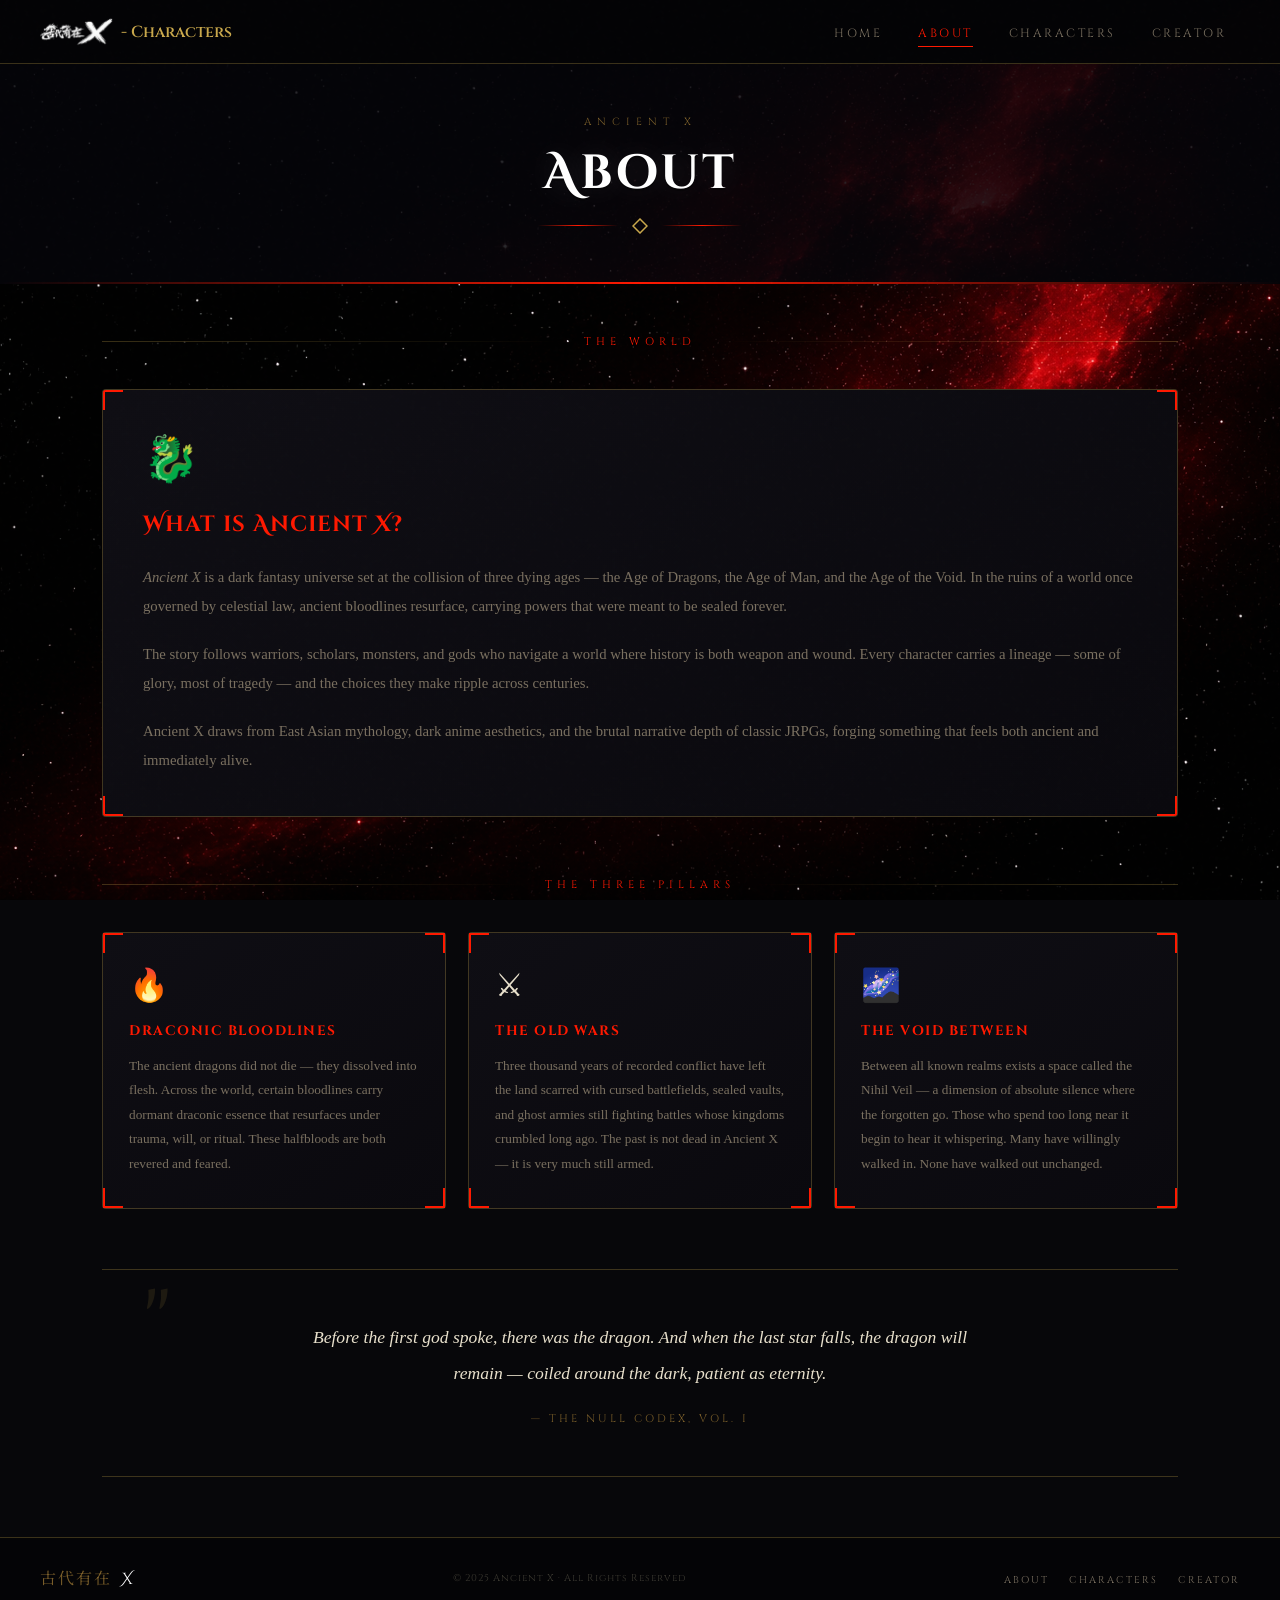
==== commit 8914135c: "Applied logo and " - characters" from the left of top navbar to all pages :)" ====
--- a/about.html
+++ b/about.html
@@ -12,6 +12,7 @@
 <nav id="navbar">
   <a href="index.html" class="nav-brand">
     <img src="logo.png" alt="Ancient X" class="nav-logo">
+    <span class="nav-brand-text"> - Characters</span>
   </a>
   <button class="hamburger" id="hamburger" aria-label="Menu">
     <span></span><span></span><span></span>
